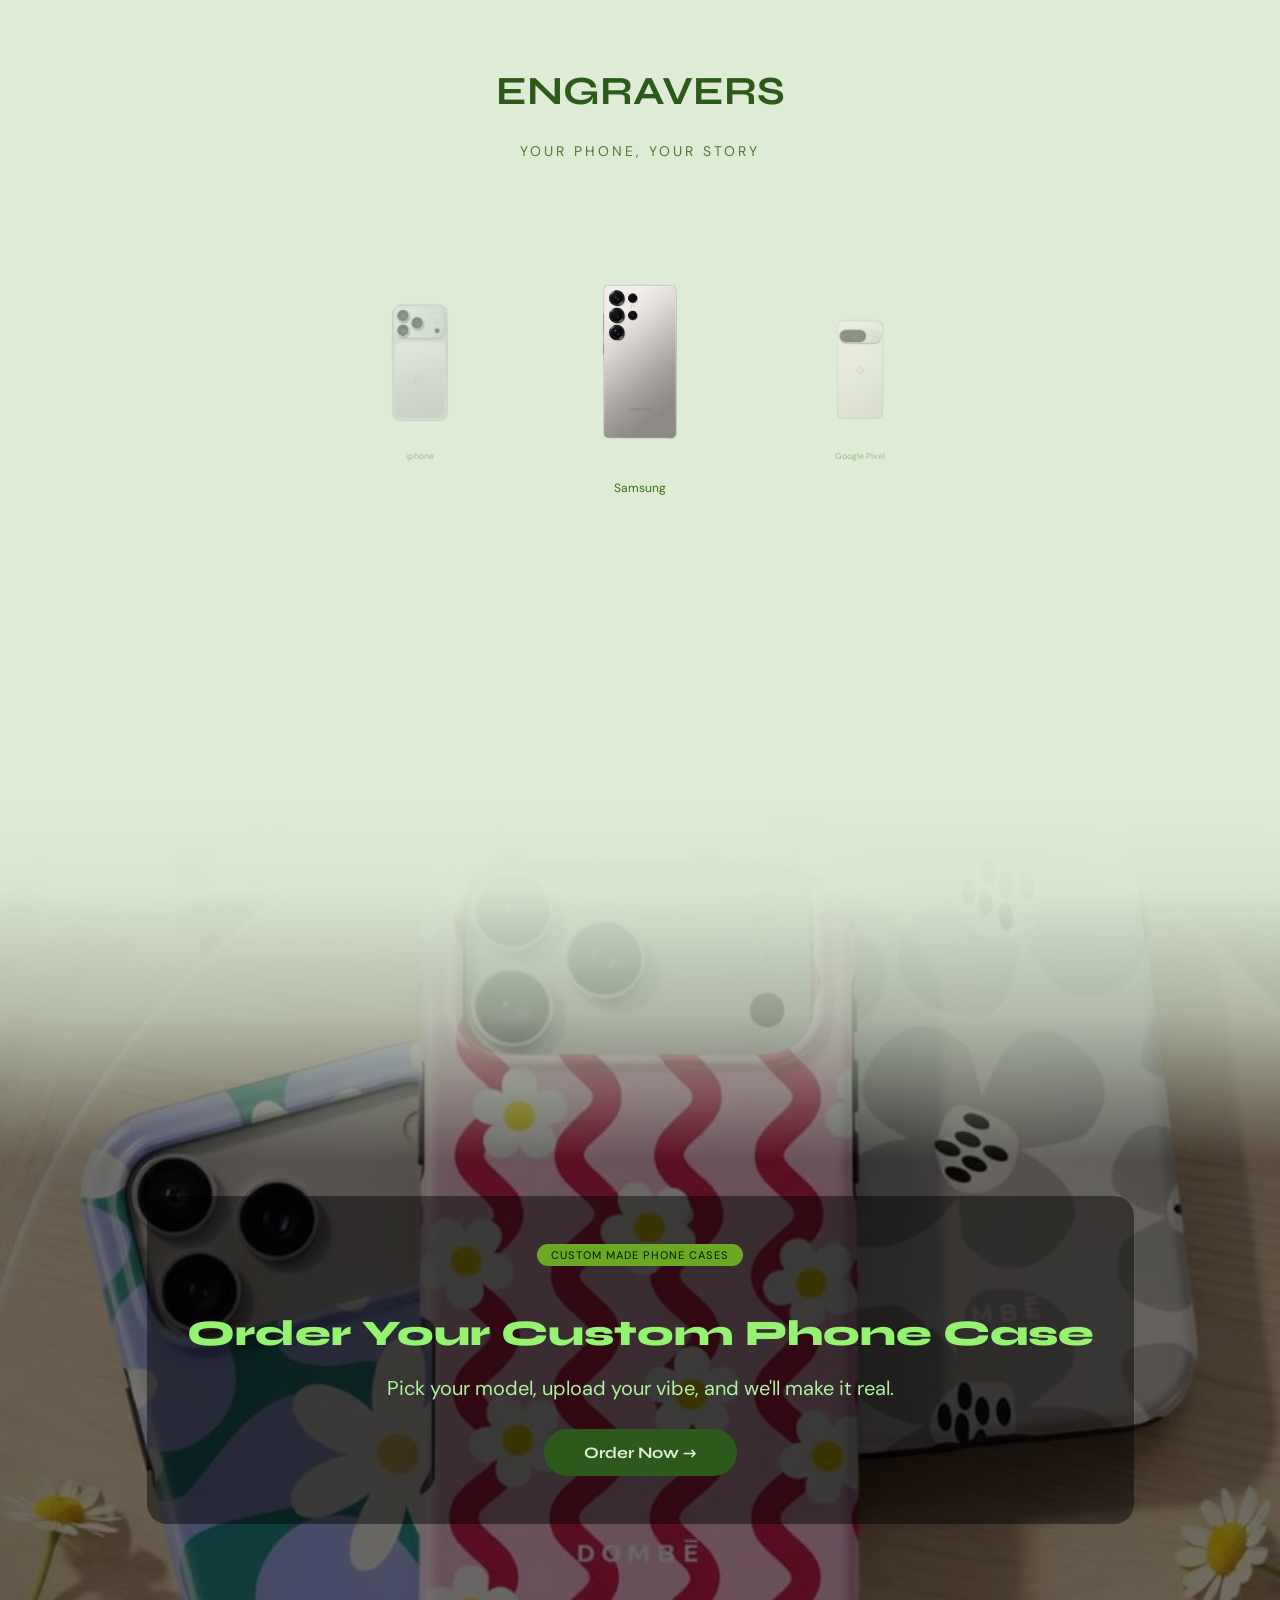
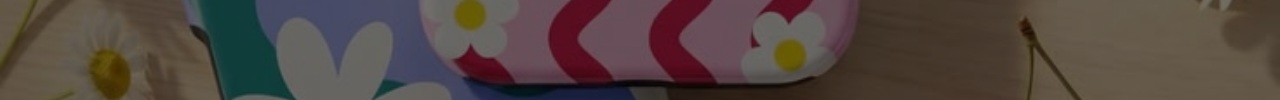
==== index.html @ 3c9bbb90 "Initial commit" ====
<!DOCTYPE html>
<html lang="en" style="color-scheme: light;">
<head>
    <meta charset="UTF-8">
    <meta name="viewport" content="width=device-width, initial-scale=1.0">
    <title>ENGRAVERS</title>
    <link rel="stylesheet" href="https://fonts.googleapis.com/css2?family=Syne:wght@700;800&family=DM+Sans:wght@400;500&display=swap">
    <meta name="color-scheme" content="light only">
    <link rel="stylesheet" href="style.css">
</head>
<body>
  <div class="hero">
    <h1>ENGRAVERS</h1>
    <P>Your Phone, Your Story</P>
    <div class="carousel">
        <div class="case-wrap left">
            <img class="phone-case" src="images/iphone.png" alt="iPhone case" />
            <span class="case-label">iphone</span>
        </div>
        <div class="case-wrap active">
            <img class="phone-case" src="images/samsung.png" alt="Samsung" />
            <span class="case-label">Samsung</span>
        </div>
        <div class="case-wrap right">
            <img class="phone-case" src="images/gpixel.png" alt="Google Pixel" />
            <span class="case-label">Google Pixel</span>
        </div>
    </div>
  </div>

  <div class="order-section">
    <div class="order-content">
      <div class="order-tag"> custom made phone cases</div>
      <h2>Order Your Custom Phone Case</h2>
      <p>Pick your model, upload your vibe, and we'll make it real.</p>
      <button class="order-btn">Order Now →</button>
    </div>
  </div>  
</body>
<script src="script.js"</script>
</html>
---- style.css ----
body {
            margin: 0;
            padding: 0;
            min-height: 100%;
            background-color: #deecd6 !important;
            forced-color-adjust: none;
        }
        body {
            font-family: Arial, Sans-serif;
        }
        .hero {
            background-color: #deecd6 !important;
            min-height: 100vh;
            padding: 40px 24px;
            text-align: center;
            overflow: hidden;
        }
        .hero h1 {
            font-size: 40px;
            color: #2d5a1b; 
            font-family: 'Syne' , sans-serif;
        }
        .hero p {
            font-size: 14px;
            color: #4a7c35;
            text-transform: uppercase;
            letter-spacing: 3px;
            font-family: 'DM Sans' , sans-serif;
        }
        .carousel {
            position:relative;
            height: 380px;
            display: flex;
            align-items: center;
            justify-content: center;
            margin-top: 24px;
        }
        .case-wrap {
            position: absolute;
            display: flex;
            flex-direction: column;
            align-items: center;
            gap: 8px;
            transition: all 0.55s ease;
        }
        .case-wrap.active {
            transform: translateX(0) scale(1);
            opacity: 1;
            z-index: 3;
        }
        .case-wrap.left {
            transform: translateX(-220px) scale(0.72) ;
            opacity: 0.4;
            z-index: 2 ;
        }
        .case-wrap.right {
            transform: translateX(220px) scale(0.72) ;
            opacity: 0.4;
            z-index: 2;
        }
        .case-wrap.hidden {
            transform: scale(0.4) ;
            opacity: 0;
            z-index: 1;
        }
        .phone-case {
            width: 140px;
            height: 220px;
            object-fit: contain;
        }
        .case-label {
            font-family: 'DM Sans' , sans-serif ;
            font-size: 12px ;
            color: #3B6D11;
        }
.order-section {
  background-image: linear-gradient(rgba(0,0,0,0.55), rgba(0,0,0,0.55)), url('images/phonecase.jpg');
  background-size: cover;
  background-repeat: no-repeat;
  background-position: center;
  min-height: 100vh;
  display: flex;
  align-items: center;
  justify-content: center;
  text-align: center;
  position: relative;
  overflow: hidden;
  margin-top: -180px;
  padding: 300px 24px 80px;
  box-sizing: border-box;
}
.order-section::before {
  content: "";
  position: absolute;
  top: 0;
  left: 0;
  right: 0;
  height: 360px;
  background: linear-gradient(
    to bottom,
    #deecd6 0%,
    rgba(222, 236, 214, 0.95) 25%,
    rgba(222, 236, 214, 0.65) 60%,
    rgba(222, 236, 214, 0) 100%
  );
  z-index: 1;
  pointer-events: none;
}
.order-content {
  background-color: rgba(0, 0, 0, 0.45);
  padding: 48px 40px;
  border-radius: 20px;
  position: relative;
  z-index: 2;
}

.order-tag {
  display: inline-block;
  background-color: #6ca824;
  color: #112d03;
  font-family: 'DM Sans', sans-serif;
  font-size: 11px;
  font-weight: 500;
  padding: 4px 14px;
  border-radius: 100px;
  letter-spacing: 1px;
  text-transform: uppercase;
  margin-bottom: 16px;
}

.order-section h2 {
  font-family: 'Syne', sans-serif;
  font-size: 36px;
  font-weight: 800;
  color: #95f371;
  margin-bottom: 12px;
}

.order-section p {
  font-family: 'DM Sans', sans-serif;
  font-size: 20px;
  color: hwb(107 61% 6%);
  margin-bottom: 28px;
}

.order-btn {
  display: inline-block;
  padding: 14px 40px;
  background-color: #2d5a1b;
  color: #deecd6;
  border: none;
  border-radius: 100px;
  font-family: 'Syne', sans-serif;
  font-size: 16px;
  font-weight: 700;
  cursor: pointer;
}

.order-btn:hover {
  background-color: #1a3d08;
}
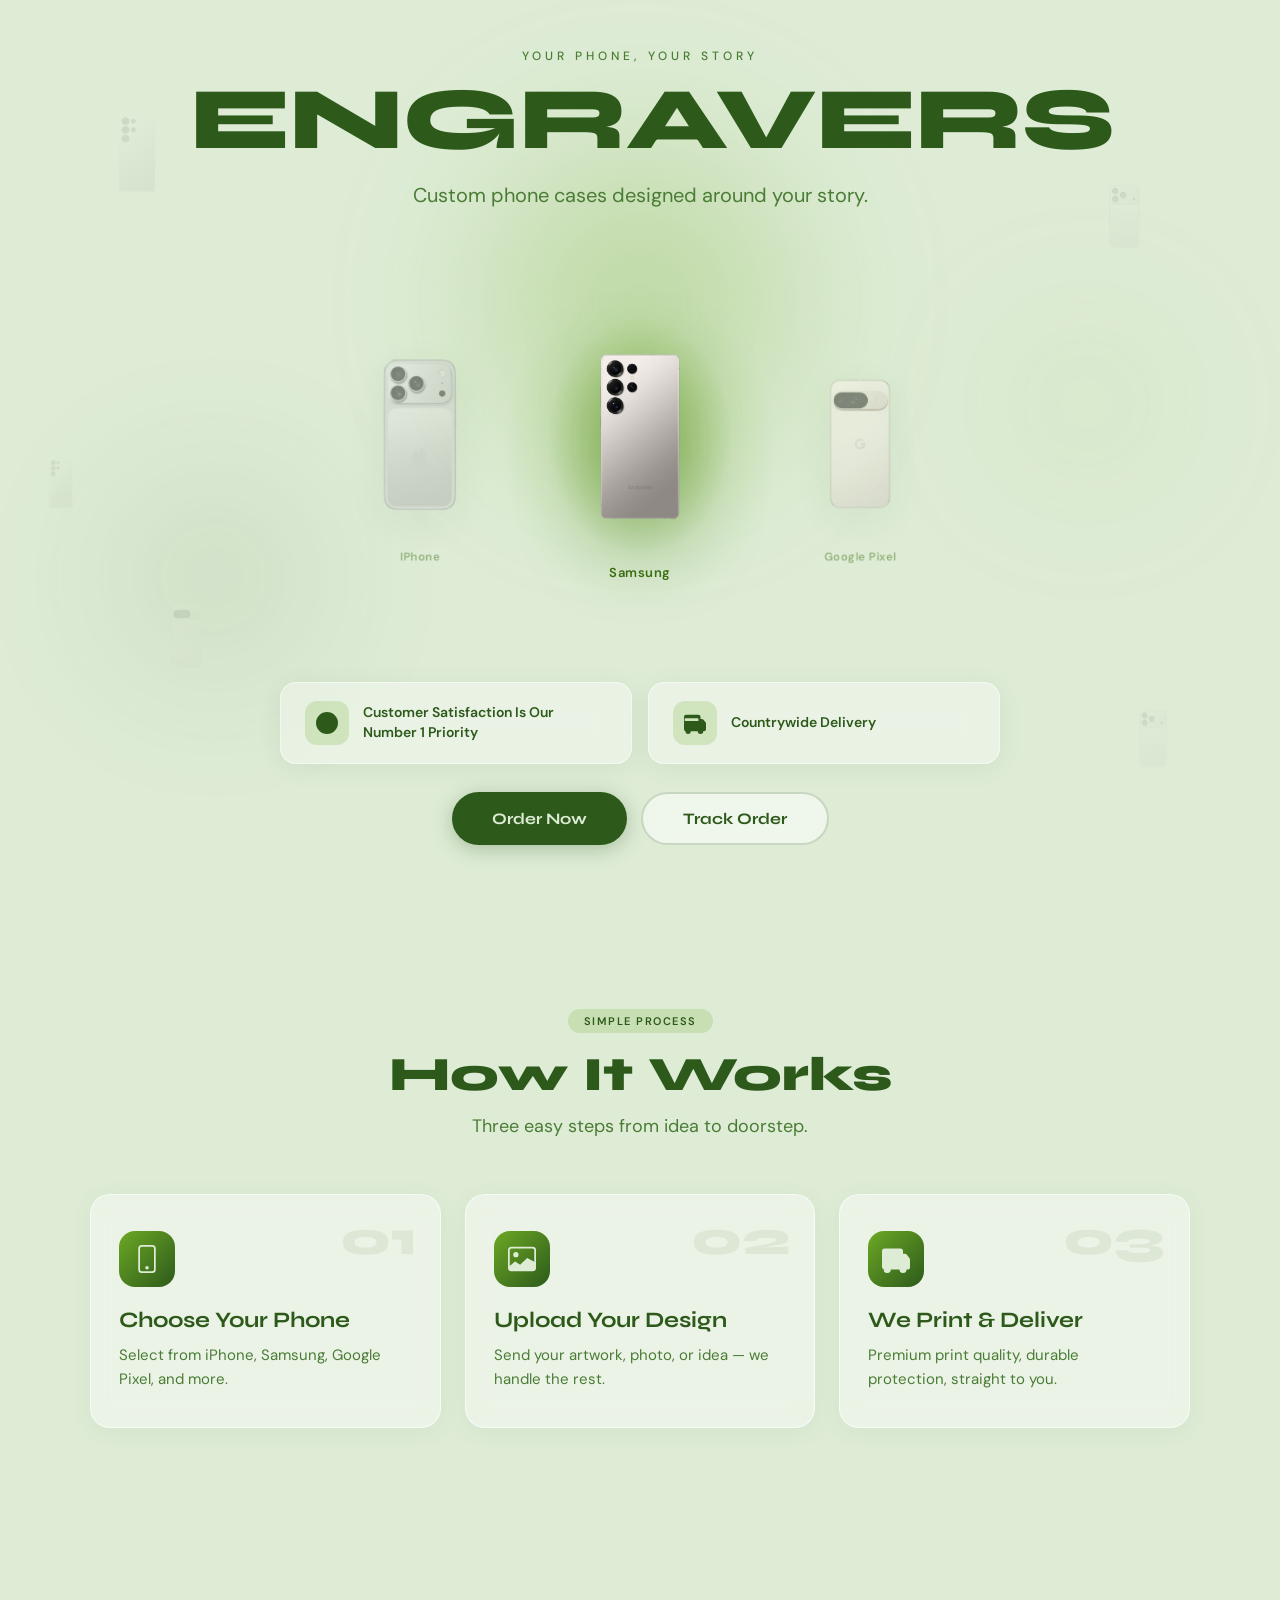
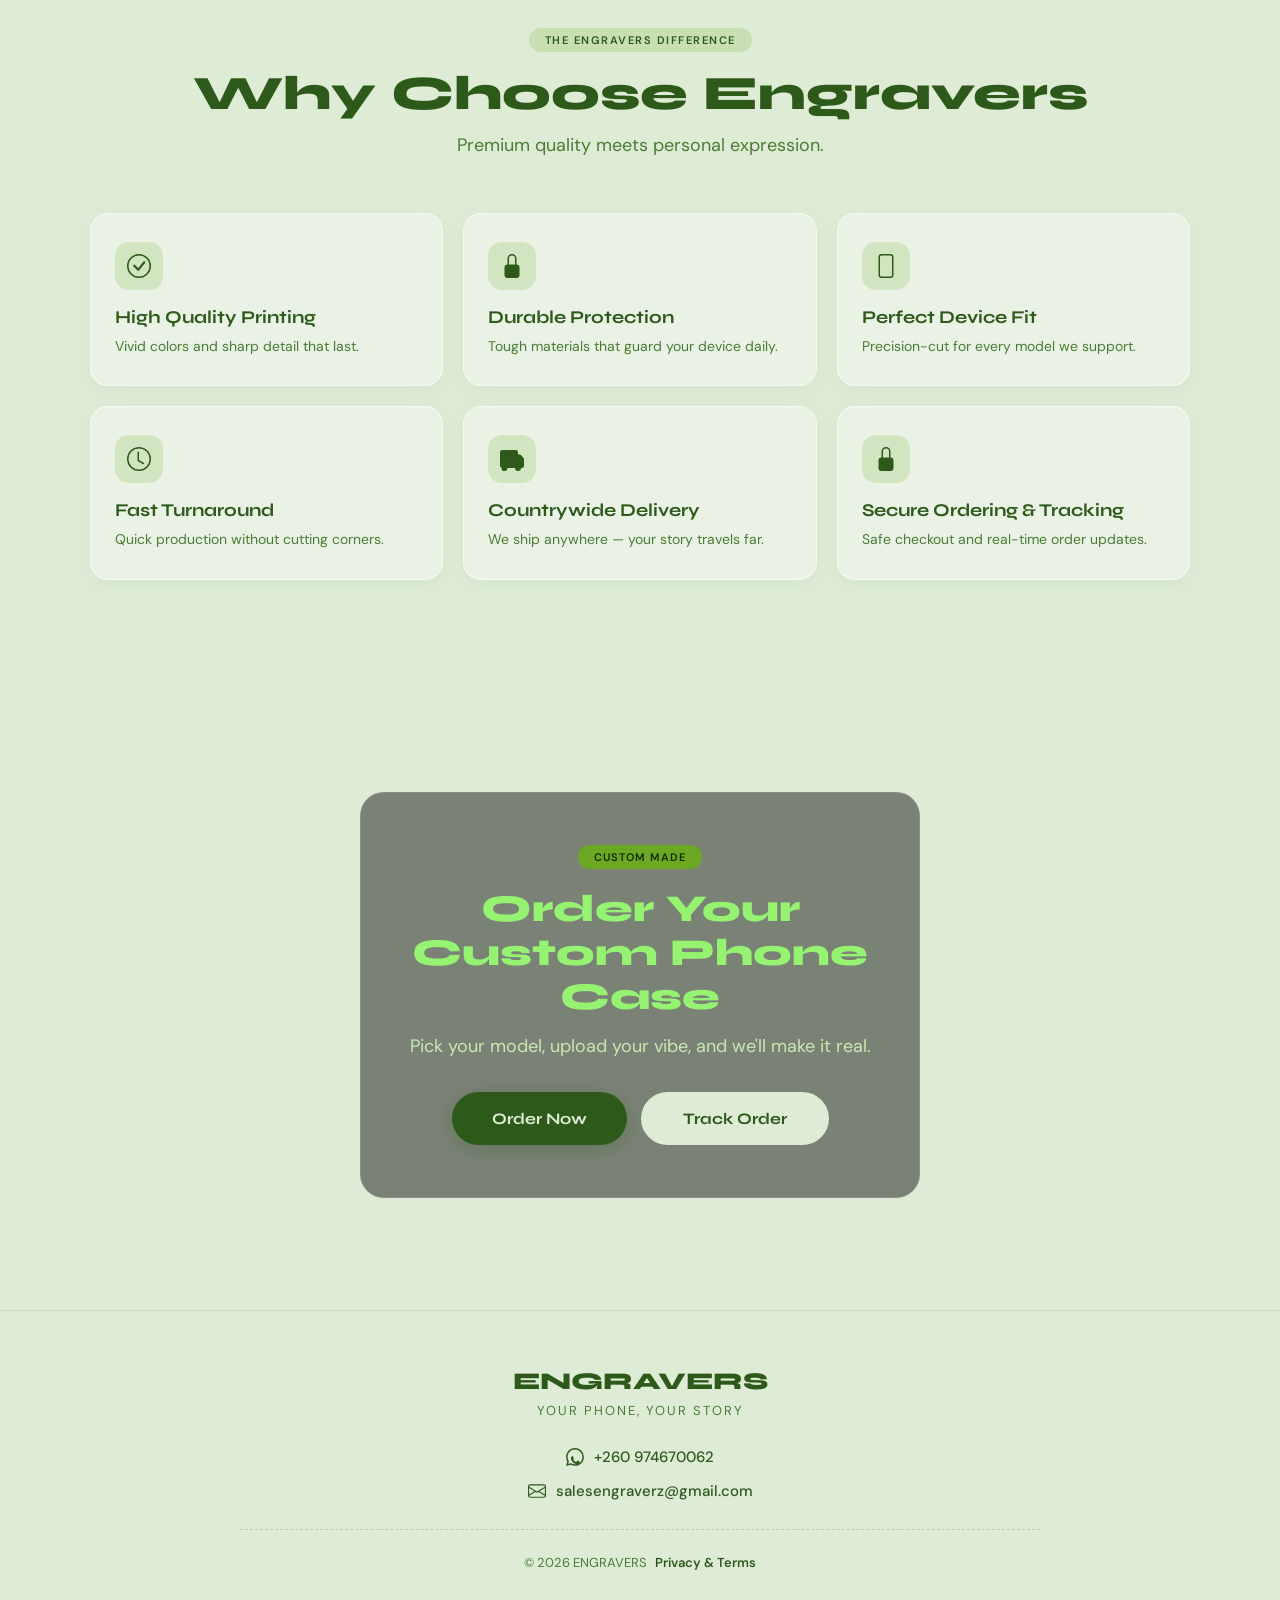
==== commit 0e9752c5: "first commit" ====
--- a/index.html
+++ b/index.html
@@ -1,41 +1,274 @@
 <!DOCTYPE html>
 <html lang="en" style="color-scheme: light;">
+
 <head>
     <meta charset="UTF-8">
     <meta name="viewport" content="width=device-width, initial-scale=1.0">
     <title>ENGRAVERS</title>
-    <link rel="stylesheet" href="https://fonts.googleapis.com/css2?family=Syne:wght@700;800&family=DM+Sans:wght@400;500&display=swap">
     <meta name="color-scheme" content="light only">
+    <meta name="description" content="ENGRAVERS — Custom phone cases designed around your story.">
+    <link rel="preconnect" href="https://fonts.googleapis.com">
+    <link rel="preconnect" href="https://fonts.gstatic.com" crossorigin>
+    <link
+        href="https://fonts.googleapis.com/css2?family=DM+Sans:ital,opsz,wght@0,9..40,400;0,9..40,500;0,9..40,600;0,9..40,700&family=Syne:wght@400;600;700;800&display=swap"
+        rel="stylesheet">
     <link rel="stylesheet" href="style.css">
 </head>
+
 <body>
-  <div class="hero">
-    <h1>ENGRAVERS</h1>
-    <P>Your Phone, Your Story</P>
-    <div class="carousel">
-        <div class="case-wrap left">
-            <img class="phone-case" src="images/iphone.png" alt="iPhone case" />
-            <span class="case-label">iphone</span>
-        </div>
-        <div class="case-wrap active">
-            <img class="phone-case" src="images/samsung.png" alt="Samsung" />
-            <span class="case-label">Samsung</span>
-        </div>
-        <div class="case-wrap right">
-            <img class="phone-case" src="images/gpixel.png" alt="Google Pixel" />
-            <span class="case-label">Google Pixel</span>
-        </div>
-    </div>
-  </div>
-
-  <div class="order-section">
-    <div class="order-content">
-      <div class="order-tag"> custom made phone cases</div>
-      <h2>Order Your Custom Phone Case</h2>
-      <p>Pick your model, upload your vibe, and we'll make it real.</p>
-      <button class="order-btn">Order Now →</button>
-    </div>
-  </div>  
+
+    <section class="hero" id="hero">
+        <div class="hero-bg" aria-hidden="true">
+            <div class="gradient-glow gradient-glow--1"></div>
+            <div class="gradient-glow gradient-glow--2"></div>
+            <div class="gradient-glow gradient-glow--3"></div>
+            <div class="particles" id="particles"></div>
+            <div class="floating-cases">
+                <img class="floating-case floating-case--1" src="images/samsung.png" alt="">
+                <img class="floating-case floating-case--2" src="images/iphone.png" alt="">
+                <img class="floating-case floating-case--3" src="images/gpixel.png" alt="">
+                <img class="floating-case floating-case--4" src="images/iphone.png" alt="">
+                <img class="floating-case floating-case--5" src="images/samsung.png" alt="">
+            </div>
+        </div>
+
+        <div class="hero-inner">
+            <header class="hero-header reveal">
+                <p class="hero-tagline">Your Phone, Your Story</p>
+                <h1 class="hero-title">ENGRAVERS</h1>
+                <p class="hero-subtitle">Custom phone cases designed around your story.</p>
+            </header>
+
+            <div class="carousel-wrap reveal reveal-delay-1">
+                <div class="carousel-glow" aria-hidden="true"></div>
+                <div class="carousel">
+                    <div class="case-wrap left">
+                        <div class="case-halo"></div>
+                        <img class="phone-case" src="images/iphone.png" alt="iPhone case">
+                        <span class="case-label">iPhone</span>
+                    </div>
+                    <div class="case-wrap active">
+                        <div class="case-halo"></div>
+                        <img class="phone-case" src="images/samsung.png" alt="Samsung case">
+                        <span class="case-label">Samsung</span>
+                    </div>
+                    <div class="case-wrap right">
+                        <div class="case-halo"></div>
+                        <img class="phone-case" src="images/gpixel.png" alt="Google Pixel case">
+                        <span class="case-label">Google Pixel</span>
+                    </div>
+                </div>
+            </div>
+
+            <div class="stats-bar reveal reveal-delay-2">
+                <div class="stat-card">
+                    <div class="stat-icon">
+                        <svg xmlns="http://www.w3.org/2000/svg" width="22" height="22" fill="currentColor"
+                            viewBox="0 0 16 16" aria-hidden="true">
+                            <path
+                                d="M8 16A8 8 0 1 0 8 0a8 8 0 0 0 0 16m3.5-7.813V4.396A.5.5 0 0 0 10.5 4h-5a.5.5 0 0 0-.5.5v3.791Q6 8 8 8q1.875 0 3.5-.813" />
+                        </svg>
+                    </div>
+                    <p>Customer Satisfaction Is Our Number 1 Priority</p>
+                </div>
+                <div class="stat-card">
+                    <div class="stat-icon">
+                        <svg xmlns="http://www.w3.org/2000/svg" width="22" height="22" fill="currentColor"
+                            viewBox="0 0 16 16" aria-hidden="true">
+                            <path
+                                d="M0 3.5A1.5 1.5 0 0 1 1.5 2h9A1.5 1.5 0 0 1 12 3.5V5h1.02a1.5 1.5 0 0 1 1.17.563l1.481 1.85a1.5 1.5 0 0 1 .329.938V12.5a1.5 1.5 0 0 1-1.5 1.5H14a2 2 0 1 1-4 0H5a2 2 0 1 1-3.998-.085A1.5 1.5 0 0 1 0 12.5zm11.5 3h-1v-1.5a.5.5 0 0 0-.5-.5h-9a.5.5 0 0 0-.5.5V6.5h11z" />
+                        </svg>
+                    </div>
+                    <p>Countrywide Delivery</p>
+                </div>
+            </div>
+
+            <div class="hero-cta reveal reveal-delay-3">
+                <a href="order.html" class="order-btn order-btn--primary text-decoration-none"><span>Order
+                        Now</span></a>
+                <a href="track.php" class="order-btn order-btn--secondary text-decoration-none"><span>Track
+                        Order</span></a>
+            </div>
+        </div>
+    </section>
+
+    <section class="section how-it-works" id="how-it-works">
+        <div class="section-inner">
+            <div class="section-header reveal">
+                <span class="section-tag">Simple Process</span>
+                <h2>How It Works</h2>
+                <p>Three easy steps from idea to doorstep.</p>
+            </div>
+            <div class="steps-grid">
+                <article class="step-card reveal">
+                    <div class="step-icon">
+                        <svg xmlns="http://www.w3.org/2000/svg" width="28" height="28" fill="currentColor"
+                            viewBox="0 0 16 16" aria-hidden="true">
+                            <path
+                                d="M11 1a1 1 0 0 1 1 1v12a1 1 0 0 1-1 1H5a1 1 0 0 1-1-1V2a1 1 0 0 1 1-1zM5 0a2 2 0 0 0-2 2v12a2 2 0 0 0 2 2h6a2 2 0 0 0 2-2V2a2 2 0 0 0-2-2z" />
+                            <path d="M8 14a1 1 0 1 0 0-2 1 1 0 0 0 0 2" />
+                        </svg>
+                    </div>
+                    <span class="step-number">01</span>
+                    <h3>Choose Your Phone</h3>
+                    <p>Select from iPhone, Samsung, Google Pixel, and more.</p>
+                </article>
+                <article class="step-card reveal reveal-delay-1">
+                    <div class="step-icon">
+                        <svg xmlns="http://www.w3.org/2000/svg" width="28" height="28" fill="currentColor"
+                            viewBox="0 0 16 16" aria-hidden="true">
+                            <path d="M6.002 5.5a1.5 1.5 0 1 1-3 0 1.5 1.5 0 0 1 3 0" />
+                            <path
+                                d="M2.002 1a2 2 0 0 0-2 2v10a2 2 0 0 0 2 2h12a2 2 0 0 0 2-2V3a2 2 0 0 0-2-2zm12 1a1 1 0 0 1 1 1v6.5l-3.777-1.947a.5.5 0 0 0-.577.093l-3.71 3.71-2.66-1.772a.5.5 0 0 0-.63.062L1.002 12V3a1 1 0 0 1 1-1z" />
+                        </svg>
+                    </div>
+                    <span class="step-number">02</span>
+                    <h3>Upload Your Design</h3>
+                    <p>Send your artwork, photo, or idea — we handle the rest.</p>
+                </article>
+                <article class="step-card reveal reveal-delay-2">
+                    <div class="step-icon">
+                        <svg xmlns="http://www.w3.org/2000/svg" width="28" height="28" fill="currentColor"
+                            viewBox="0 0 16 16" aria-hidden="true">
+                            <path
+                                d="M0 3.5A1.5 1.5 0 0 1 1.5 2h9A1.5 1.5 0 0 1 12 3.5V5h1.02a1.5 1.5 0 0 1 1.17.563l1.481 1.85a1.5 1.5 0 0 1 .329.938V12.5a1.5 1.5 0 0 1-1.5 1.5H14a2 2 0 1 1-4 0H5a2 2 0 1 1-3.998-.085A1.5 1.5 0 0 1 0 12.5z" />
+                        </svg>
+                    </div>
+                    <span class="step-number">03</span>
+                    <h3>We Print &amp; Deliver</h3>
+                    <p>Premium print quality, durable protection, straight to you.</p>
+                </article>
+            </div>
+        </div>
+    </section>
+
+    <section class="section why-choose" id="why-choose">
+        <div class="section-inner">
+            <div class="section-header reveal">
+                <span class="section-tag">The Engravers Difference</span>
+                <h2>Why Choose Engravers</h2>
+                <p>Premium quality meets personal expression.</p>
+            </div>
+            <div class="features-grid">
+                <article class="feature-card reveal">
+                    <div class="feature-icon">
+                        <svg xmlns="http://www.w3.org/2000/svg" width="24" height="24" fill="currentColor"
+                            viewBox="0 0 16 16" aria-hidden="true">
+                            <path d="M8 15A7 7 0 1 1 8 1a7 7 0 0 1 0 14m0 1A8 8 0 1 0 8 0a8 8 0 0 0 0 16" />
+                            <path
+                                d="M10.97 4.97a.235.235 0 0 0-.02.022L7.477 9.417 5.384 7.323a.75.75 0 0 0-1.06 1.06L6.97 11.03a.75.75 0 0 0 1.079-.02l3.992-4.99a.75.75 0 0 0-1.071-1.05" />
+                        </svg>
+                    </div>
+                    <h3>High Quality Printing</h3>
+                    <p>Vivid colors and sharp detail that last.</p>
+                </article>
+                <article class="feature-card reveal reveal-delay-1">
+                    <div class="feature-icon">
+                        <svg xmlns="http://www.w3.org/2000/svg" width="24" height="24" fill="currentColor"
+                            viewBox="0 0 16 16" aria-hidden="true">
+                            <path
+                                d="M8 1a2 2 0 0 1 2 2v4H6V3a2 2 0 0 1 2-2m3 6V3a3 3 0 0 0-6 0v4a2 2 0 0 0-2 2v5a2 2 0 0 0 2 2h6a2 2 0 0 0 2-2V9a2 2 0 0 0-2-2" />
+                        </svg>
+                    </div>
+                    <h3>Durable Protection</h3>
+                    <p>Tough materials that guard your device daily.</p>
+                </article>
+                <article class="feature-card reveal reveal-delay-2">
+                    <div class="feature-icon">
+                        <svg xmlns="http://www.w3.org/2000/svg" width="24" height="24" fill="currentColor"
+                            viewBox="0 0 16 16" aria-hidden="true">
+                            <path
+                                d="M11 1a1 1 0 0 1 1 1v12a1 1 0 0 1-1 1H5a1 1 0 0 1-1-1V2a1 1 0 0 1 1-1zM5 0a2 2 0 0 0-2 2v12a2 2 0 0 0 2 2h6a2 2 0 0 0 2-2V2a2 2 0 0 0-2-2z" />
+                        </svg>
+                    </div>
+                    <h3>Perfect Device Fit</h3>
+                    <p>Precision-cut for every model we support.</p>
+                </article>
+                <article class="feature-card reveal">
+                    <div class="feature-icon">
+                        <svg xmlns="http://www.w3.org/2000/svg" width="24" height="24" fill="currentColor"
+                            viewBox="0 0 16 16" aria-hidden="true">
+                            <path d="M8 3.5a.5.5 0 0 0-1 0V9a.5.5 0 0 0 .252.434l3.5 2a.5.5 0 0 0 .496-.868L8 8.71z" />
+                            <path d="M8 16A8 8 0 1 0 8 0a8 8 0 0 0 0 16m7-8A7 7 0 1 1 1 8a7 7 0 0 1 14 0" />
+                        </svg>
+                    </div>
+                    <h3>Fast Turnaround</h3>
+                    <p>Quick production without cutting corners.</p>
+                </article>
+                <article class="feature-card reveal reveal-delay-1">
+                    <div class="feature-icon">
+                        <svg xmlns="http://www.w3.org/2000/svg" width="24" height="24" fill="currentColor"
+                            viewBox="0 0 16 16" aria-hidden="true">
+                            <path
+                                d="M0 3.5A1.5 1.5 0 0 1 1.5 2h9A1.5 1.5 0 0 1 12 3.5V5h1.02a1.5 1.5 0 0 1 1.17.563l1.481 1.85a1.5 1.5 0 0 1 .329.938V12.5a1.5 1.5 0 0 1-1.5 1.5H14a2 2 0 1 1-4 0H5a2 2 0 1 1-3.998-.085A1.5 1.5 0 0 1 0 12.5z" />
+                        </svg>
+                    </div>
+                    <h3>Countrywide Delivery</h3>
+                    <p>We ship anywhere — your story travels far.</p>
+                </article>
+                <article class="feature-card reveal reveal-delay-2">
+                    <div class="feature-icon">
+                        <svg xmlns="http://www.w3.org/2000/svg" width="24" height="24" fill="currentColor"
+                            viewBox="0 0 16 16" aria-hidden="true">
+                            <path
+                                d="M8 1a2 2 0 0 1 2 2v4H6V3a2 2 0 0 1 2-2m3 6V3a3 3 0 0 0-6 0v4a2 2 0 0 0-2 2v5a2 2 0 0 0 2 2h6a2 2 0 0 0 2-2V9a2 2 0 0 0-2-2" />
+                            <path
+                                d="M9.5 12.5a.5.5 0 0 1 .5.5v1a.5.5 0 0 1-.5.5h-3a.5.5 0 0 1-.5-.5v-1a.5.5 0 0 1 .5-.5h3z" />
+                        </svg>
+                    </div>
+                    <h3>Secure Ordering &amp; Tracking</h3>
+                    <p>Safe checkout and real-time order updates.</p>
+                </article>
+            </div>
+        </div>
+    </section>
+
+    <section class="order-section" id="order">
+        <div class="order-content reveal">
+            <div class="order-tag">custom made</div>
+            <h2>Order Your Custom Phone Case</h2>
+            <p>Pick your model, upload your vibe, and we'll make it real.</p>
+            <div class="order-actions">
+                <a href="order.html" class="order-btn order-btn--primary text-decoration-none"><span>Order
+                        Now</span></a>
+                <a href="track.php" class="order-btn order-btn--secondary text-decoration-none"><span>Track
+                        Order</span></a>
+            </div>
+        </div>
+    </section>
+
+    <footer class="site-footer">
+        <div class="footer-inner">
+            <div class="footer-brand">
+                <h3>ENGRAVERS</h3>
+                <p>Your Phone, Your Story</p>
+            </div>
+            <div class="footer-contact">
+                <a href="https://wa.me" target="_blank" rel="noopener noreferrer" class="footer-link">
+                    <svg xmlns="http://www.w3.org/2000/svg" width="18" height="18" fill="currentColor"
+                        viewBox="0 0 16 16" aria-hidden="true">
+                        <path
+                            d="M13.601 2.326A7.85 7.85 0 0 0 7.994 0C3.627 0 .068 3.558.064 7.926c0 1.399.366 2.76 1.057 3.965L0 16l4.204-1.102a7.9 7.9 0 0 0 3.79.965h.004c4.368 0 7.926-3.558 7.93-7.93A7.9 7.9 0 0 0 13.6 2.326zM7.994 14.521a6.6 6.6 0 0 1-3.356-.92l-.24-.144-2.494.654.666-2.433-.156-.251a6.56 6.56 0 0 1-1.007-3.505c0-3.626 2.957-6.584 6.591-6.584a6.56 6.56 0 0 1 4.66 1.931 6.56 6.56 0 0 1 1.928 4.66c-.004 3.639-2.961 6.592-6.592 6.592m3.69-2.686c-.195-.097-1.155-.57-1.336-.636-.181-.066-.313-.097-.446.1-.133.197-.513.636-.63 1.155-.181.066-.362.032-.557-.066-1.171-.588-1.928-1.4-2.197-1.87-.097-.17-.01-.263.076-.349.076-.078.166-.195.249-.293.082-.1.11-.166.166-.332.055-.166.027-.313-.014-.395-.04-.082-.446-1.077-.612-1.47-.16-.389-.323-.335-.445-.34-.114-.007-.247-.007-.38-.007a.73.73 0 0 0-.529.247c-.182.198-.691.677-.691 1.654s.71 1.916.81 2.049c.098.133 1.394 2.132 3.383 2.992.47.205.84.326 1.129.418.475.152.904.129 1.246.08.38-.058 1.155-.472 1.316-.928.16-.457.16-.849.113-.927-.048-.078-.182-.125-.377-.221" />
+                    </svg>
+                    <span>+260 974670062</span>
+                </a>
+                <a href="mailto:salesengraverz@gmail.com" class="footer-link">
+                    <svg xmlns="http://www.w3.org/2000/svg" width="18" height="18" fill="currentColor"
+                        viewBox="0 0 16 16" aria-hidden="true">
+                        <path
+                            d="M0 4a2 2 0 0 1 2-2h12a2 2 0 0 1 2 2v8a2 2 0 0 1-2 2H2a2 2 0 0 1-2-2zm2-1a1 1 0 0 0-1 1v.217l7 4.2 7-4.2V4a1 1 0 0 0-1-1zm13 2.383-4.708 2.825L15 11.105zm-.034 6.876-5.64-3.471L8 9.583l-1.326-.795-5.64 3.47A1 1 0 0 0 2 13h12a1 1 0 0 0 .966-.741zM1 11.105l4.708-2.897L1 5.383z" />
+                    </svg>
+                    <span>salesengraverz@gmail.com</span>
+                </a>
+            </div>
+            <div class="footer-bottom">
+                <p>&copy; 2026 ENGRAVERS</p>
+                <a href="privacy.php" class="footer-policy">Privacy &amp; Terms</a>
+            </div>
+        </div>
+    </footer>
+
+    <script src="script.js"></script>
 </body>
-<script src="script.js"</script>
-</html>
+
+</html>
--- a/style.css
+++ b/style.css
@@ -1,161 +1,942 @@
- body {
-            margin: 0;
-            padding: 0;
-            min-height: 100%;
-            background-color: #deecd6 !important;
-            forced-color-adjust: none;
-        }
-        body {
-            font-family: Arial, Sans-serif;
-        }
-        .hero {
-            background-color: #deecd6 !important;
-            min-height: 100vh;
-            padding: 40px 24px;
-            text-align: center;
-            overflow: hidden;
-        }
-        .hero h1 {
-            font-size: 40px;
-            color: #2d5a1b; 
-            font-family: 'Syne' , sans-serif;
-        }
-        .hero p {
-            font-size: 14px;
-            color: #4a7c35;
-            text-transform: uppercase;
-            letter-spacing: 3px;
-            font-family: 'DM Sans' , sans-serif;
-        }
-        .carousel {
-            position:relative;
-            height: 380px;
-            display: flex;
-            align-items: center;
-            justify-content: center;
-            margin-top: 24px;
-        }
-        .case-wrap {
-            position: absolute;
-            display: flex;
-            flex-direction: column;
-            align-items: center;
-            gap: 8px;
-            transition: all 0.55s ease;
-        }
-        .case-wrap.active {
-            transform: translateX(0) scale(1);
-            opacity: 1;
-            z-index: 3;
-        }
-        .case-wrap.left {
-            transform: translateX(-220px) scale(0.72) ;
-            opacity: 0.4;
-            z-index: 2 ;
-        }
-        .case-wrap.right {
-            transform: translateX(220px) scale(0.72) ;
-            opacity: 0.4;
-            z-index: 2;
-        }
-        .case-wrap.hidden {
-            transform: scale(0.4) ;
-            opacity: 0;
-            z-index: 1;
-        }
-        .phone-case {
-            width: 140px;
-            height: 220px;
-            object-fit: contain;
-        }
-        .case-label {
-            font-family: 'DM Sans' , sans-serif ;
-            font-size: 12px ;
-            color: #3B6D11;
-        }
+/* =============================================
+   ENGRAVERS — Premium Landing Page Styles
+   Brand: #2d5a1b | #deecd6 | #6ca824
+   ============================================= */
+
+*,
+*::before,
+*::after {
+    box-sizing: border-box;
+}
+
+html {
+    scroll-behavior: smooth;
+}
+
+body {
+    margin: 0;
+    padding: 0;
+    min-height: 100%;
+    background-color: #deecd6;
+    color: #2d5a1b;
+    font-family: 'DM Sans', sans-serif;
+    forced-color-adjust: none;
+    overflow-x: hidden;
+    -webkit-font-smoothing: antialiased;
+}
+
+img {
+    max-width: 100%;
+    display: block;
+}
+
+.text-decoration-none {
+    text-decoration: none;
+}
+
+/* ─── Hero ─── */
+.hero {
+    position: relative;
+    min-height: 100vh;
+    min-height: 100dvh;
+    display: flex;
+    align-items: center;
+    justify-content: center;
+    background-color: #deecd6;
+    overflow: hidden;
+    padding: 48px 24px 64px;
+}
+
+.hero-bg {
+    position: absolute;
+    inset: 0;
+    pointer-events: none;
+    z-index: 0;
+}
+
+.gradient-glow {
+    position: absolute;
+    border-radius: 50%;
+    filter: blur(80px);
+    opacity: 0.45;
+    animation: blobFloat 12s ease-in-out infinite;
+}
+
+.gradient-glow--1 {
+    width: 420px;
+    height: 420px;
+    background: radial-gradient(circle, #6ca824 0%, transparent 70%);
+    top: 10%;
+    left: 50%;
+    transform: translateX(-50%);
+}
+
+.gradient-glow--2 {
+    width: 300px;
+    height: 300px;
+    background: radial-gradient(circle, rgba(45, 90, 27, 0.35) 0%, transparent 70%);
+    bottom: 20%;
+    left: 5%;
+    animation-delay: -4s;
+}
+
+.gradient-glow--3 {
+    width: 260px;
+    height: 260px;
+    background: radial-gradient(circle, rgba(108, 168, 36, 0.3) 0%, transparent 70%);
+    top: 30%;
+    right: 5%;
+    animation-delay: -8s;
+}
+
+@keyframes blobFloat {
+
+    0%,
+    100% {
+        transform: translate(0, 0) scale(1);
+    }
+
+    33% {
+        transform: translate(20px, -30px) scale(1.05);
+    }
+
+    66% {
+        transform: translate(-15px, 20px) scale(0.95);
+    }
+}
+
+.particles {
+    position: absolute;
+    inset: 0;
+}
+
+.particle {
+    position: absolute;
+    border-radius: 50%;
+    opacity: 0;
+    animation: particleDrift linear infinite;
+}
+
+@keyframes particleDrift {
+    0% {
+        opacity: 0;
+        transform: translateY(0) scale(0.5);
+    }
+
+    10% {
+        opacity: 0.6;
+    }
+
+    90% {
+        opacity: 0.3;
+    }
+
+    100% {
+        opacity: 0;
+        transform: translateY(-100vh) scale(1);
+    }
+}
+
+.floating-cases {
+    position: absolute;
+    inset: 0;
+}
+
+.floating-case {
+    position: absolute;
+    width: 60px;
+    height: auto;
+    opacity: 0.08;
+    filter: blur(0.5px);
+    animation: caseFloat 8s ease-in-out infinite;
+}
+
+.floating-case--1 {
+    top: 12%;
+    left: 8%;
+    animation-delay: 0s;
+    width: 70px;
+}
+
+.floating-case--2 {
+    top: 20%;
+    right: 10%;
+    animation-delay: -2s;
+    width: 55px;
+}
+
+.floating-case--3 {
+    bottom: 25%;
+    left: 12%;
+    animation-delay: -4s;
+    width: 65px;
+}
+
+.floating-case--4 {
+    bottom: 15%;
+    right: 8%;
+    animation-delay: -6s;
+    width: 50px;
+}
+
+.floating-case--5 {
+    top: 50%;
+    left: 3%;
+    animation-delay: -3s;
+    width: 45px;
+    opacity: 0.06;
+}
+
+@keyframes caseFloat {
+
+    0%,
+    100% {
+        transform: translateY(0) rotate(-5deg);
+    }
+
+    50% {
+        transform: translateY(-20px) rotate(5deg);
+    }
+}
+
+.hero-inner {
+    position: relative;
+    z-index: 1;
+    width: 100%;
+    max-width: 900px;
+    text-align: center;
+}
+
+.hero-tagline {
+    font-size: 12px;
+    color: #4a7c35;
+    text-transform: uppercase;
+    letter-spacing: 4px;
+    font-weight: 500;
+    margin: 0 0 12px;
+}
+
+.hero-title {
+    font-family: 'Syne', sans-serif;
+    font-size: clamp(48px, 10vw, 88px);
+    font-weight: 800;
+    color: #2d5a1b;
+    margin: 0 0 16px;
+    line-height: 1;
+    letter-spacing: -1px;
+}
+
+.hero-subtitle {
+    font-size: clamp(16px, 2.5vw, 20px);
+    color: #4a7c35;
+    margin: 0 0 40px;
+    font-weight: 400;
+    line-height: 1.5;
+}
+
+/* ─── Carousel ─── */
+.carousel-wrap {
+    position: relative;
+    margin: 0 auto;
+}
+
+.carousel-glow {
+    position: absolute;
+    top: 50%;
+    left: 50%;
+    width: 280px;
+    height: 320px;
+    transform: translate(-50%, -50%);
+    background: radial-gradient(ellipse, rgba(108, 168, 36, 0.35) 0%, rgba(108, 168, 36, 0.08) 50%, transparent 70%);
+    border-radius: 50%;
+    animation: glowPulse 3s ease-in-out infinite;
+    pointer-events: none;
+    z-index: 0;
+}
+
+@keyframes glowPulse {
+
+    0%,
+    100% {
+        opacity: 0.7;
+        transform: translate(-50%, -50%) scale(1);
+    }
+
+    50% {
+        opacity: 1;
+        transform: translate(-50%, -50%) scale(1.08);
+    }
+}
+
+.carousel {
+    position: relative;
+    height: 400px;
+    display: flex;
+    align-items: center;
+    justify-content: center;
+    z-index: 1;
+}
+
+.case-wrap {
+    position: absolute;
+    display: flex;
+    flex-direction: column;
+    align-items: center;
+    gap: 10px;
+    transition: transform 0.65s cubic-bezier(0.4, 0, 0.2, 1),
+        opacity 0.65s cubic-bezier(0.4, 0, 0.2, 1);
+    will-change: transform, opacity;
+}
+
+.case-halo {
+    position: absolute;
+    top: 50%;
+    left: 50%;
+    width: 200px;
+    height: 260px;
+    transform: translate(-50%, -55%);
+    border-radius: 28px;
+    background: radial-gradient(ellipse at center, rgba(108, 168, 36, 0.5) 0%, transparent 65%);
+    opacity: 0;
+    transition: opacity 0.65s ease;
+    pointer-events: none;
+    z-index: -1;
+}
+
+.case-wrap.active {
+    transform: translateX(0) scale(1);
+    opacity: 1;
+    z-index: 3;
+}
+
+.case-wrap.active .case-halo {
+    opacity: 1;
+    animation: haloRing 2.5s ease-in-out infinite;
+}
+
+@keyframes haloRing {
+
+    0%,
+    100% {
+        box-shadow: 0 0 30px rgba(108, 168, 36, 0.3);
+    }
+
+    50% {
+        box-shadow: 0 0 50px rgba(108, 168, 36, 0.55);
+    }
+}
+
+.case-wrap.left {
+    transform: translateX(-220px) scale(0.87);
+    opacity: 0.45;
+    z-index: 2;
+}
+
+.case-wrap.right {
+    transform: translateX(220px) scale(0.87);
+    opacity: 0.45;
+    z-index: 2;
+}
+
+.case-wrap.hidden {
+    transform: scale(0.5);
+    opacity: 0;
+    z-index: 1;
+}
+
+.phone-case {
+    width: 150px;
+    height: 235px;
+    object-fit: contain;
+    filter: drop-shadow(0 12px 24px rgba(45, 90, 27, 0.15));
+    transition: filter 0.65s ease;
+}
+
+.case-wrap.active .phone-case {
+    filter: drop-shadow(0 20px 40px rgba(45, 90, 27, 0.25));
+}
+
+.case-label {
+    font-family: 'DM Sans', sans-serif;
+    font-size: 13px;
+    font-weight: 600;
+    color: #3B6D11;
+    text-transform: capitalize;
+    letter-spacing: 0.5px;
+}
+
+/* ─── Stats Bar ─── */
+.stats-bar {
+    display: flex;
+    flex-wrap: wrap;
+    gap: 16px;
+    justify-content: center;
+    margin: 32px auto 28px;
+    max-width: 720px;
+}
+
+.stat-card {
+    flex: 1 1 280px;
+    display: flex;
+    align-items: center;
+    gap: 14px;
+    padding: 18px 24px;
+    background: rgba(255, 255, 255, 0.35);
+    backdrop-filter: blur(16px);
+    -webkit-backdrop-filter: blur(16px);
+    border: 1px solid rgba(255, 255, 255, 0.5);
+    border-radius: 16px;
+    box-shadow: 0 4px 24px rgba(45, 90, 27, 0.08);
+    text-align: left;
+}
+
+.stat-icon {
+    flex-shrink: 0;
+    width: 44px;
+    height: 44px;
+    display: flex;
+    align-items: center;
+    justify-content: center;
+    background: rgba(108, 168, 36, 0.2);
+    border-radius: 12px;
+    color: #2d5a1b;
+}
+
+.stat-card p {
+    margin: 0;
+    font-size: 14px;
+    font-weight: 600;
+    color: #2d5a1b;
+    line-height: 1.4;
+}
+
+/* ─── Buttons ─── */
+.hero-cta,
+.order-actions {
+    display: flex;
+    flex-wrap: wrap;
+    gap: 14px;
+    justify-content: center;
+}
+
+.order-btn {
+    position: relative;
+    display: inline-flex;
+    align-items: center;
+    justify-content: center;
+    padding: 15px 40px;
+    border-radius: 100px;
+    font-family: 'Syne', sans-serif;
+    font-size: 16px;
+    font-weight: 700;
+    cursor: pointer;
+    overflow: hidden;
+    transition: transform 0.3s cubic-bezier(0.4, 0, 0.2, 1),
+        box-shadow 0.3s ease,
+        background-color 0.3s ease;
+    border: none;
+}
+
+.order-btn span {
+    position: relative;
+    z-index: 2;
+}
+
+.order-btn::before {
+    content: '';
+    position: absolute;
+    top: 0;
+    left: -100%;
+    width: 100%;
+    height: 100%;
+    background: linear-gradient(90deg, transparent, rgba(255, 255, 255, 0.25), transparent);
+    transition: left 0.55s ease;
+    z-index: 1;
+}
+
+.order-btn:hover::before {
+    left: 100%;
+}
+
+.order-btn--primary {
+    background-color: #2d5a1b;
+    color: #deecd6;
+    box-shadow: 0 4px 20px rgba(45, 90, 27, 0.3);
+}
+
+.order-btn--primary:hover {
+    background-color: #1a3d08;
+    transform: translateY(-3px);
+    box-shadow: 0 8px 28px rgba(45, 90, 27, 0.4);
+}
+
+.order-btn--secondary {
+    background-color: rgba(255, 255, 255, 0.5);
+    color: #2d5a1b;
+    border: 2px solid rgba(45, 90, 27, 0.2);
+    backdrop-filter: blur(8px);
+    -webkit-backdrop-filter: blur(8px);
+}
+
+.order-btn--secondary:hover {
+    background-color: #2d5a1b;
+    color: #deecd6;
+    border-color: #2d5a1b;
+    transform: translateY(-3px);
+    box-shadow: 0 8px 28px rgba(45, 90, 27, 0.25);
+}
+
+.order-btn:active {
+    transform: translateY(-1px);
+}
+
+/* ─── Sections ─── */
+.section {
+    padding: 100px 24px;
+    position: relative;
+}
+
+.section-inner {
+    max-width: 1100px;
+    margin: 0 auto;
+}
+
+.section-header {
+    text-align: center;
+    margin-bottom: 56px;
+}
+
+.section-tag {
+    display: inline-block;
+    background: rgba(108, 168, 36, 0.2);
+    color: #2d5a1b;
+    font-size: 11px;
+    font-weight: 600;
+    padding: 5px 16px;
+    border-radius: 100px;
+    letter-spacing: 1.5px;
+    text-transform: uppercase;
+    margin-bottom: 16px;
+}
+
+.section-header h2 {
+    font-family: 'Syne', sans-serif;
+    font-size: clamp(32px, 5vw, 48px);
+    font-weight: 800;
+    color: #2d5a1b;
+    margin: 0 0 12px;
+    line-height: 1.1;
+}
+
+.section-header p {
+    font-size: 18px;
+    color: #4a7c35;
+    margin: 0;
+    max-width: 480px;
+    margin-inline: auto;
+}
+
+/* ─── How It Works ─── */
+.how-it-works {
+    background: linear-gradient(180deg, #deecd6 0%, rgba(222, 236, 214, 0.6) 100%);
+}
+
+.steps-grid {
+    display: grid;
+    grid-template-columns: repeat(auto-fit, minmax(280px, 1fr));
+    gap: 24px;
+}
+
+.step-card {
+    position: relative;
+    padding: 36px 28px;
+    background: rgba(255, 255, 255, 0.4);
+    backdrop-filter: blur(12px);
+    -webkit-backdrop-filter: blur(12px);
+    border: 1px solid rgba(255, 255, 255, 0.6);
+    border-radius: 20px;
+    box-shadow: 0 4px 24px rgba(45, 90, 27, 0.06);
+    transition: transform 0.35s ease, box-shadow 0.35s ease;
+}
+
+.step-card:hover {
+    transform: translateY(-6px);
+    box-shadow: 0 12px 40px rgba(45, 90, 27, 0.12);
+}
+
+.step-icon {
+    width: 56px;
+    height: 56px;
+    display: flex;
+    align-items: center;
+    justify-content: center;
+    background: linear-gradient(135deg, #6ca824, #2d5a1b);
+    border-radius: 16px;
+    color: #deecd6;
+    margin-bottom: 20px;
+}
+
+.step-number {
+    position: absolute;
+    top: 20px;
+    right: 24px;
+    font-family: 'Syne', sans-serif;
+    font-size: 48px;
+    font-weight: 800;
+    color: rgba(45, 90, 27, 0.08);
+    line-height: 1;
+}
+
+.step-card h3 {
+    font-family: 'Syne', sans-serif;
+    font-size: 22px;
+    font-weight: 700;
+    color: #2d5a1b;
+    margin: 0 0 10px;
+}
+
+.step-card p {
+    font-size: 15px;
+    color: #4a7c35;
+    margin: 0;
+    line-height: 1.6;
+}
+
+/* ─── Why Choose ─── */
+.why-choose {
+    background: linear-gradient(180deg, rgba(222, 236, 214, 0.6) 0%, #deecd6 100%);
+}
+
+.features-grid {
+    display: grid;
+    grid-template-columns: repeat(auto-fit, minmax(300px, 1fr));
+    gap: 20px;
+}
+
+.feature-card {
+    padding: 28px 24px;
+    background: rgba(255, 255, 255, 0.35);
+    backdrop-filter: blur(14px);
+    -webkit-backdrop-filter: blur(14px);
+    border: 1px solid rgba(255, 255, 255, 0.55);
+    border-radius: 18px;
+    box-shadow: 0 4px 20px rgba(45, 90, 27, 0.05);
+    transition: transform 0.35s ease, box-shadow 0.35s ease;
+}
+
+.feature-card:hover {
+    transform: translateY(-5px);
+    box-shadow: 0 12px 36px rgba(45, 90, 27, 0.12);
+}
+
+.feature-icon {
+    width: 48px;
+    height: 48px;
+    display: flex;
+    align-items: center;
+    justify-content: center;
+    background: rgba(108, 168, 36, 0.18);
+    border-radius: 14px;
+    color: #2d5a1b;
+    margin-bottom: 16px;
+}
+
+.feature-card h3 {
+    font-family: 'Syne', sans-serif;
+    font-size: 18px;
+    font-weight: 700;
+    color: #2d5a1b;
+    margin: 0 0 8px;
+}
+
+.feature-card p {
+    font-size: 14px;
+    color: #4a7c35;
+    margin: 0;
+    line-height: 1.55;
+}
+
+/* ─── Order Section ─── */
 .order-section {
-  background-image: linear-gradient(rgba(0,0,0,0.55), rgba(0,0,0,0.55)), url('images/phonecase.jpg');
-  background-size: cover;
-  background-repeat: no-repeat;
-  background-position: center;
-  min-height: 100vh;
-  display: flex;
-  align-items: center;
-  justify-content: center;
-  text-align: center;
-  position: relative;
-  overflow: hidden;
-  margin-top: -180px;
-  padding: 300px 24px 80px;
-  box-sizing: border-box;
-}
-.order-section::before {
-  content: "";
-  position: absolute;
-  top: 0;
-  left: 0;
-  right: 0;
-  height: 360px;
-  background: linear-gradient(
-    to bottom,
-    #deecd6 0%,
-    rgba(222, 236, 214, 0.95) 25%,
-    rgba(222, 236, 214, 0.65) 60%,
-    rgba(222, 236, 214, 0) 100%
-  );
-  z-index: 1;
-  pointer-events: none;
-}
+    background-image: linear-gradient(rgba(0, 0, 0, 0.55), rgba(0, 0, 0, 0.55)), url('images/phonecase.jpg');
+    background-size: cover;
+    background-repeat: no-repeat;
+    background-position: center;
+    background-attachment: fixed;
+    min-height: 70vh;
+    display: flex;
+    align-items: center;
+    justify-content: center;
+    text-align: center;
+    position: relative;
+    overflow: hidden;
+    padding: 100px 24px;
+}
+
 .order-content {
-  background-color: rgba(0, 0, 0, 0.45);
-  padding: 48px 40px;
-  border-radius: 20px;
-  position: relative;
-  z-index: 2;
+    background: rgba(0, 0, 0, 0.45);
+    backdrop-filter: blur(12px);
+    -webkit-backdrop-filter: blur(12px);
+    padding: 52px 44px;
+    border-radius: 24px;
+    border: 1px solid rgba(255, 255, 255, 0.1);
+    position: relative;
+    z-index: 2;
+    max-width: 560px;
 }
 
 .order-tag {
-  display: inline-block;
-  background-color: #6ca824;
-  color: #112d03;
-  font-family: 'DM Sans', sans-serif;
-  font-size: 11px;
-  font-weight: 500;
-  padding: 4px 14px;
-  border-radius: 100px;
-  letter-spacing: 1px;
-  text-transform: uppercase;
-  margin-bottom: 16px;
+    display: inline-block;
+    background-color: #6ca824;
+    color: #112d03;
+    font-family: 'DM Sans', sans-serif;
+    font-size: 11px;
+    font-weight: 600;
+    padding: 5px 16px;
+    border-radius: 100px;
+    letter-spacing: 1px;
+    text-transform: uppercase;
+    margin-bottom: 18px;
 }
 
 .order-section h2 {
-  font-family: 'Syne', sans-serif;
-  font-size: 36px;
-  font-weight: 800;
-  color: #95f371;
-  margin-bottom: 12px;
+    font-family: 'Syne', sans-serif;
+    font-size: clamp(28px, 4vw, 38px);
+    font-weight: 800;
+    color: #95f371;
+    margin: 0 0 14px;
+    line-height: 1.15;
 }
 
 .order-section p {
-  font-family: 'DM Sans', sans-serif;
-  font-size: 20px;
-  color: hwb(107 61% 6%);
-  margin-bottom: 28px;
-}
-
-.order-btn {
-  display: inline-block;
-  padding: 14px 40px;
-  background-color: #2d5a1b;
-  color: #deecd6;
-  border: none;
-  border-radius: 100px;
-  font-family: 'Syne', sans-serif;
-  font-size: 16px;
-  font-weight: 700;
-  cursor: pointer;
-}
-
-.order-btn:hover {
-  background-color: #1a3d08;
+    font-family: 'DM Sans', sans-serif;
+    font-size: 18px;
+    color: #c8e8b0;
+    margin: 0 0 32px;
+    line-height: 1.5;
+}
+
+.order-section .order-btn--secondary {
+    background-color: #deecd6;
+    color: #2d5a1b;
+    border-color: #deecd6;
+}
+
+.order-section .order-btn--secondary:hover {
+    background-color: #fff;
+    color: #2d5a1b;
+    border-color: #fff;
+}
+
+/* ─── Footer ─── */
+.site-footer {
+    background-color: #deecd6;
+    border-top: 1px solid rgba(45, 90, 27, 0.12);
+    padding: 56px 24px 32px;
+}
+
+.footer-inner {
+    max-width: 800px;
+    margin: 0 auto;
+    text-align: center;
+}
+
+.footer-brand h3 {
+    font-family: 'Syne', sans-serif;
+    font-size: 24px;
+    font-weight: 800;
+    color: #2d5a1b;
+    margin: 0 0 6px;
+}
+
+.footer-brand p {
+    font-size: 13px;
+    color: #4a7c35;
+    text-transform: uppercase;
+    letter-spacing: 2px;
+    margin: 0 0 28px;
+}
+
+.footer-contact {
+    display: flex;
+    flex-direction: column;
+    gap: 14px;
+    align-items: center;
+    margin-bottom: 28px;
+}
+
+.footer-link {
+    display: inline-flex;
+    align-items: center;
+    gap: 10px;
+    color: #2d5a1b;
+    text-decoration: none;
+    font-weight: 500;
+    font-size: 15px;
+    transition: color 0.25s ease, transform 0.25s ease;
+}
+
+.footer-link:hover {
+    color: #6ca824;
+    transform: translateY(-1px);
+}
+
+.footer-bottom {
+    display: flex;
+    flex-wrap: wrap;
+    gap: 8px;
+    align-items: center;
+    justify-content: center;
+    padding-top: 24px;
+    border-top: 1px dashed rgba(45, 90, 27, 0.2);
+    font-size: 13px;
+    color: #4a7c35;
+}
+
+.footer-bottom p {
+    margin: 0;
+}
+
+.footer-policy {
+    color: #2d5a1b;
+    text-decoration: none;
+    font-weight: 600;
+    transition: color 0.25s ease;
+}
+
+.footer-policy:hover {
+    color: #6ca824;
+}
+
+/* ─── Scroll Reveal ─── */
+.reveal {
+    opacity: 0;
+    transform: translateY(32px);
+    transition: opacity 0.7s cubic-bezier(0.4, 0, 0.2, 1),
+        transform 0.7s cubic-bezier(0.4, 0, 0.2, 1);
+}
+
+.reveal.visible {
+    opacity: 1;
+    transform: translateY(0);
+}
+
+.reveal-delay-1 {
+    transition-delay: 0.1s;
+}
+
+.reveal-delay-2 {
+    transition-delay: 0.2s;
+}
+
+.reveal-delay-3 {
+    transition-delay: 0.3s;
+}
+
+/* ─── Hero Entrance ─── */
+.hero-header,
+.carousel-wrap,
+.stats-bar,
+.hero-cta {
+    animation: heroFadeUp 0.9s cubic-bezier(0.4, 0, 0.2, 1) backwards;
+}
+
+.carousel-wrap {
+    animation-delay: 0.15s;
+}
+
+.stats-bar {
+    animation-delay: 0.3s;
+}
+
+.hero-cta {
+    animation-delay: 0.45s;
+}
+
+@keyframes heroFadeUp {
+    from {
+        opacity: 0;
+        transform: translateY(28px);
+    }
+
+    to {
+        opacity: 1;
+        transform: translateY(0);
+    }
+}
+
+/* ─── Responsive ─── */
+@media (max-width: 640px) {
+    .case-wrap.left {
+        transform: translateX(-130px) scale(0.82);
+    }
+
+    .case-wrap.right {
+        transform: translateX(130px) scale(0.82);
+    }
+
+    .phone-case {
+        width: 120px;
+        height: 190px;
+    }
+
+    .carousel {
+        height: 320px;
+    }
+
+    .carousel-glow {
+        width: 220px;
+        height: 260px;
+    }
+
+    .order-content {
+        padding: 36px 24px;
+    }
+
+    .order-section {
+        background-attachment: scroll;
+    }
+
+    .section {
+        padding: 72px 20px;
+    }
+
+    .floating-case {
+        display: none;
+    }
+}
+
+@media (max-width: 400px) {
+    .case-wrap.left {
+        transform: translateX(-100px) scale(0.78);
+    }
+
+    .case-wrap.right {
+        transform: translateX(100px) scale(0.78);
+    }
+}
+
+/* ─── Reduced Motion ─── */
+@media (prefers-reduced-motion: reduce) {
+
+    *,
+    *::before,
+    *::after {
+        animation-duration: 0.01ms !important;
+        animation-iteration-count: 1 !important;
+        transition-duration: 0.01ms !important;
+    }
+
+    html {
+        scroll-behavior: auto;
+    }
+
+    .reveal {
+        opacity: 1;
+        transform: none;
+    }
+
+    .order-section {
+        background-attachment: scroll;
+    }
 }
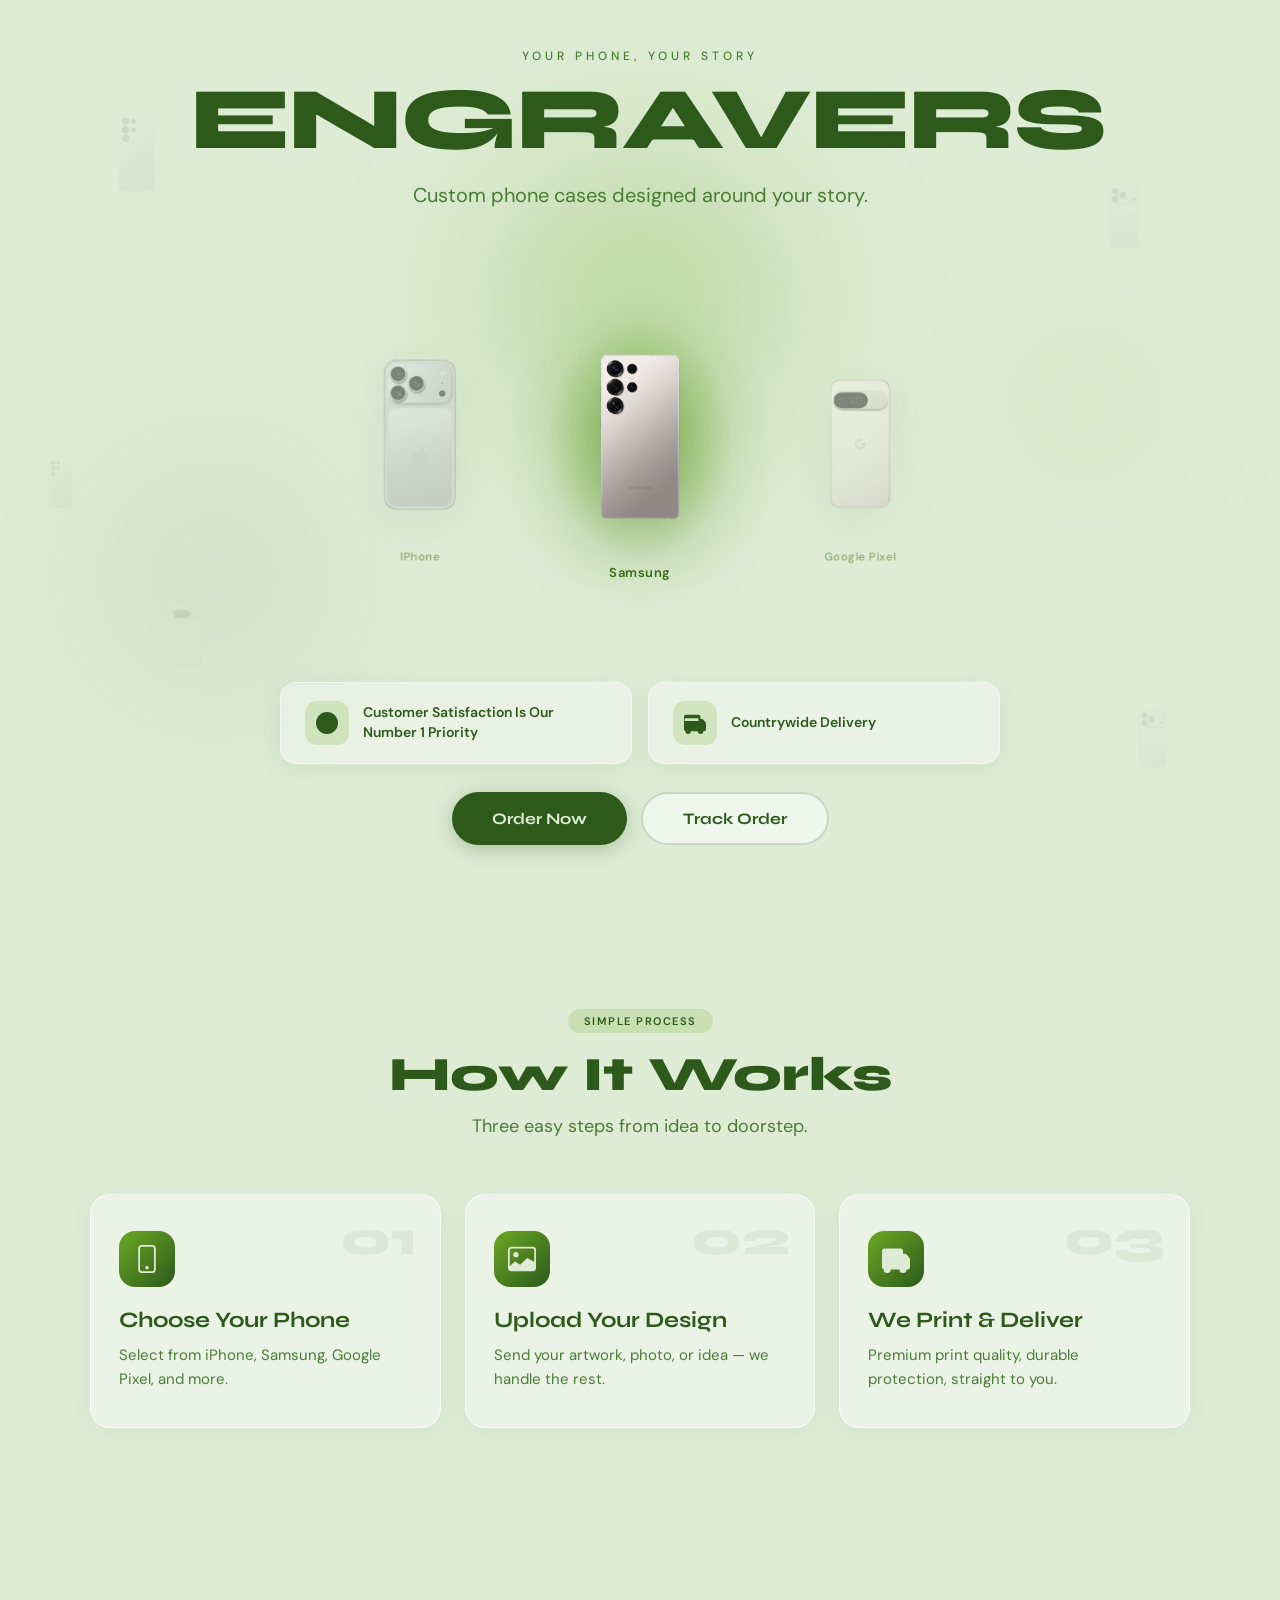
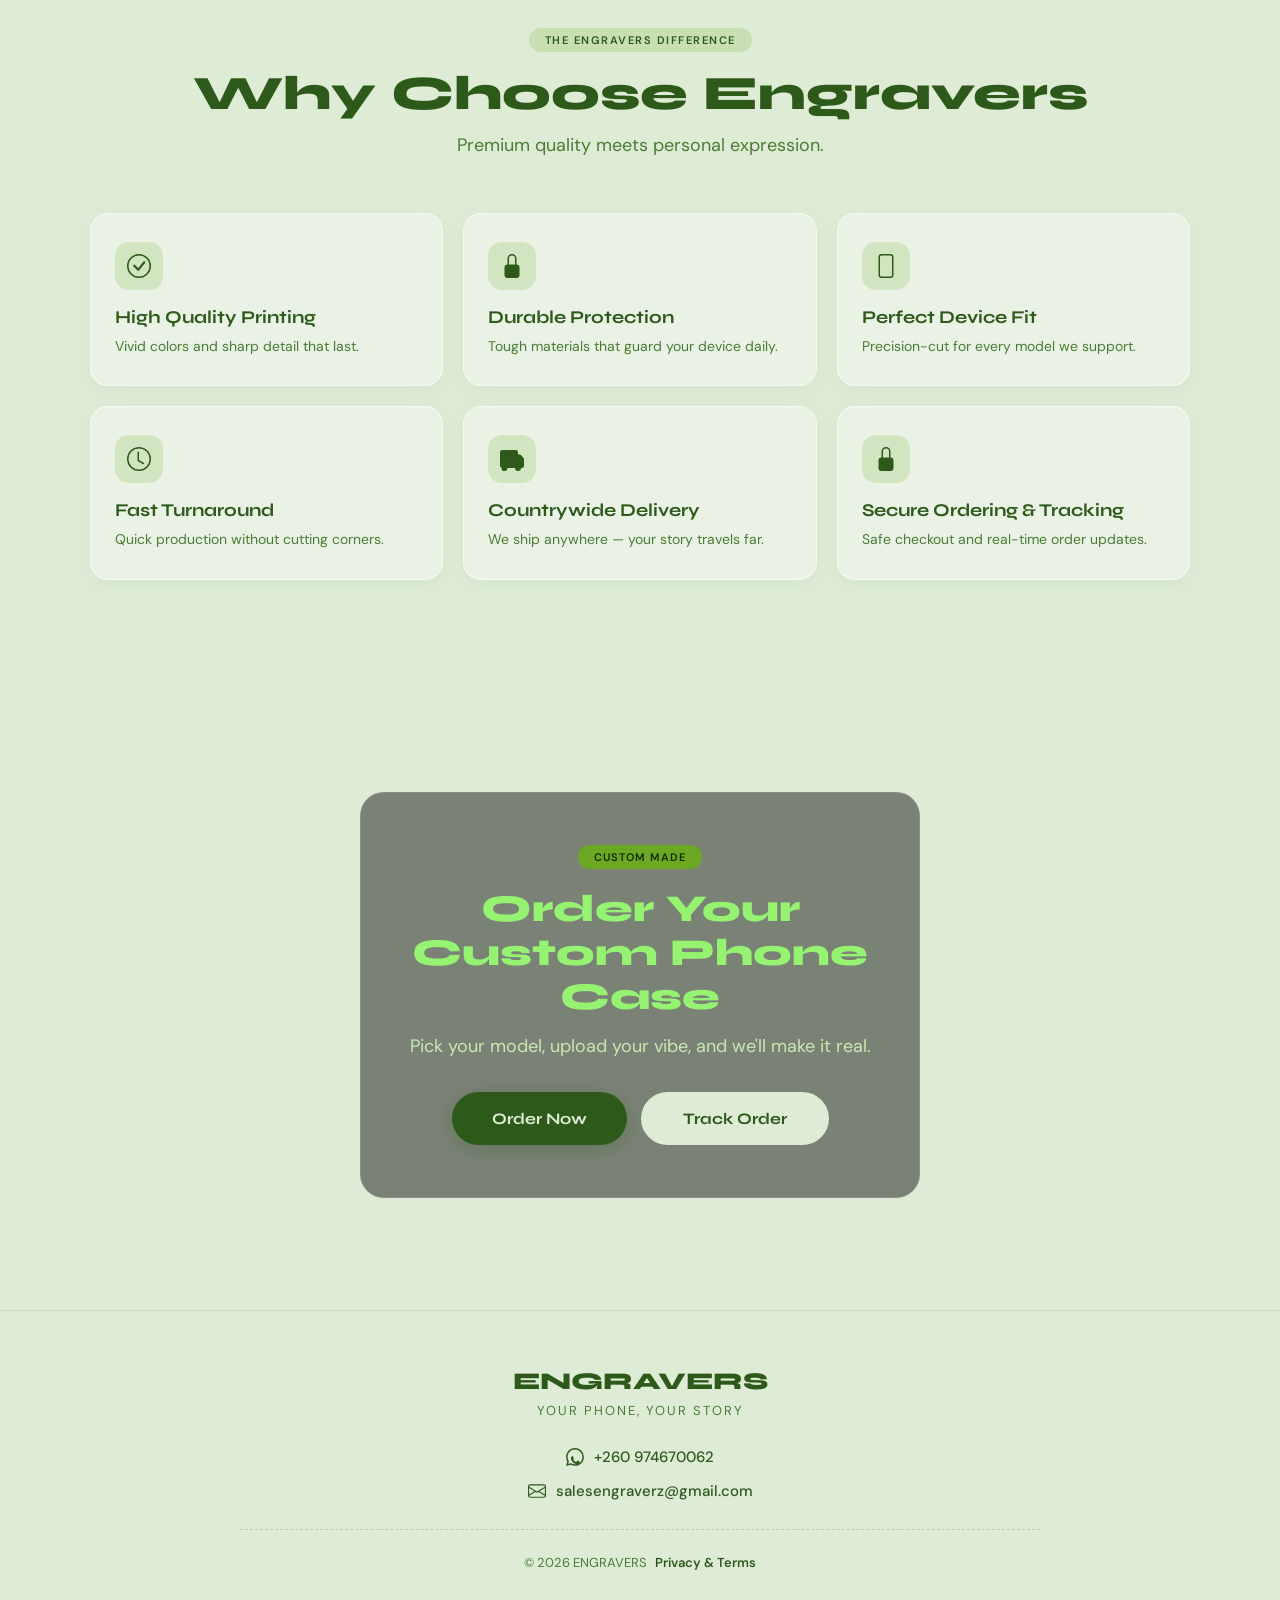
==== commit 84ccfebd: "add 404 page, favicon, htaccess updates, rename admin" ====
--- a/index.html
+++ b/index.html
@@ -13,6 +13,7 @@
         href="https://fonts.googleapis.com/css2?family=DM+Sans:ital,opsz,wght@0,9..40,400;0,9..40,500;0,9..40,600;0,9..40,700&family=Syne:wght@400;600;700;800&display=swap"
         rel="stylesheet">
     <link rel="stylesheet" href="style.css">
+    <link rel="icon" type="image/svg+xml" href="favicon.svg">
 </head>
 
 <body>
--- a/style.css
+++ b/style.css
@@ -218,14 +218,14 @@
 
 .hero-title {
     font-family: 'Syne', sans-serif;
-    font-size: clamp(48px, 10vw, 88px);
+    font-size: clamp(28px, 8vw, 88px);
     font-weight: 800;
     color: #2d5a1b;
     margin: 0 0 16px;
     line-height: 1;
-    letter-spacing: -1px;
-}
-
+    letter-spacing: -2px;
+    white-space: nowrap;
+}
 .hero-subtitle {
     font-size: clamp(16px, 2.5vw, 20px);
     color: #4a7c35;
@@ -904,6 +904,9 @@
     .floating-case {
         display: none;
     }
+    .hero-title {
+    letter-spacing: -2px;
+}
 }
 
 @media (max-width: 400px) {
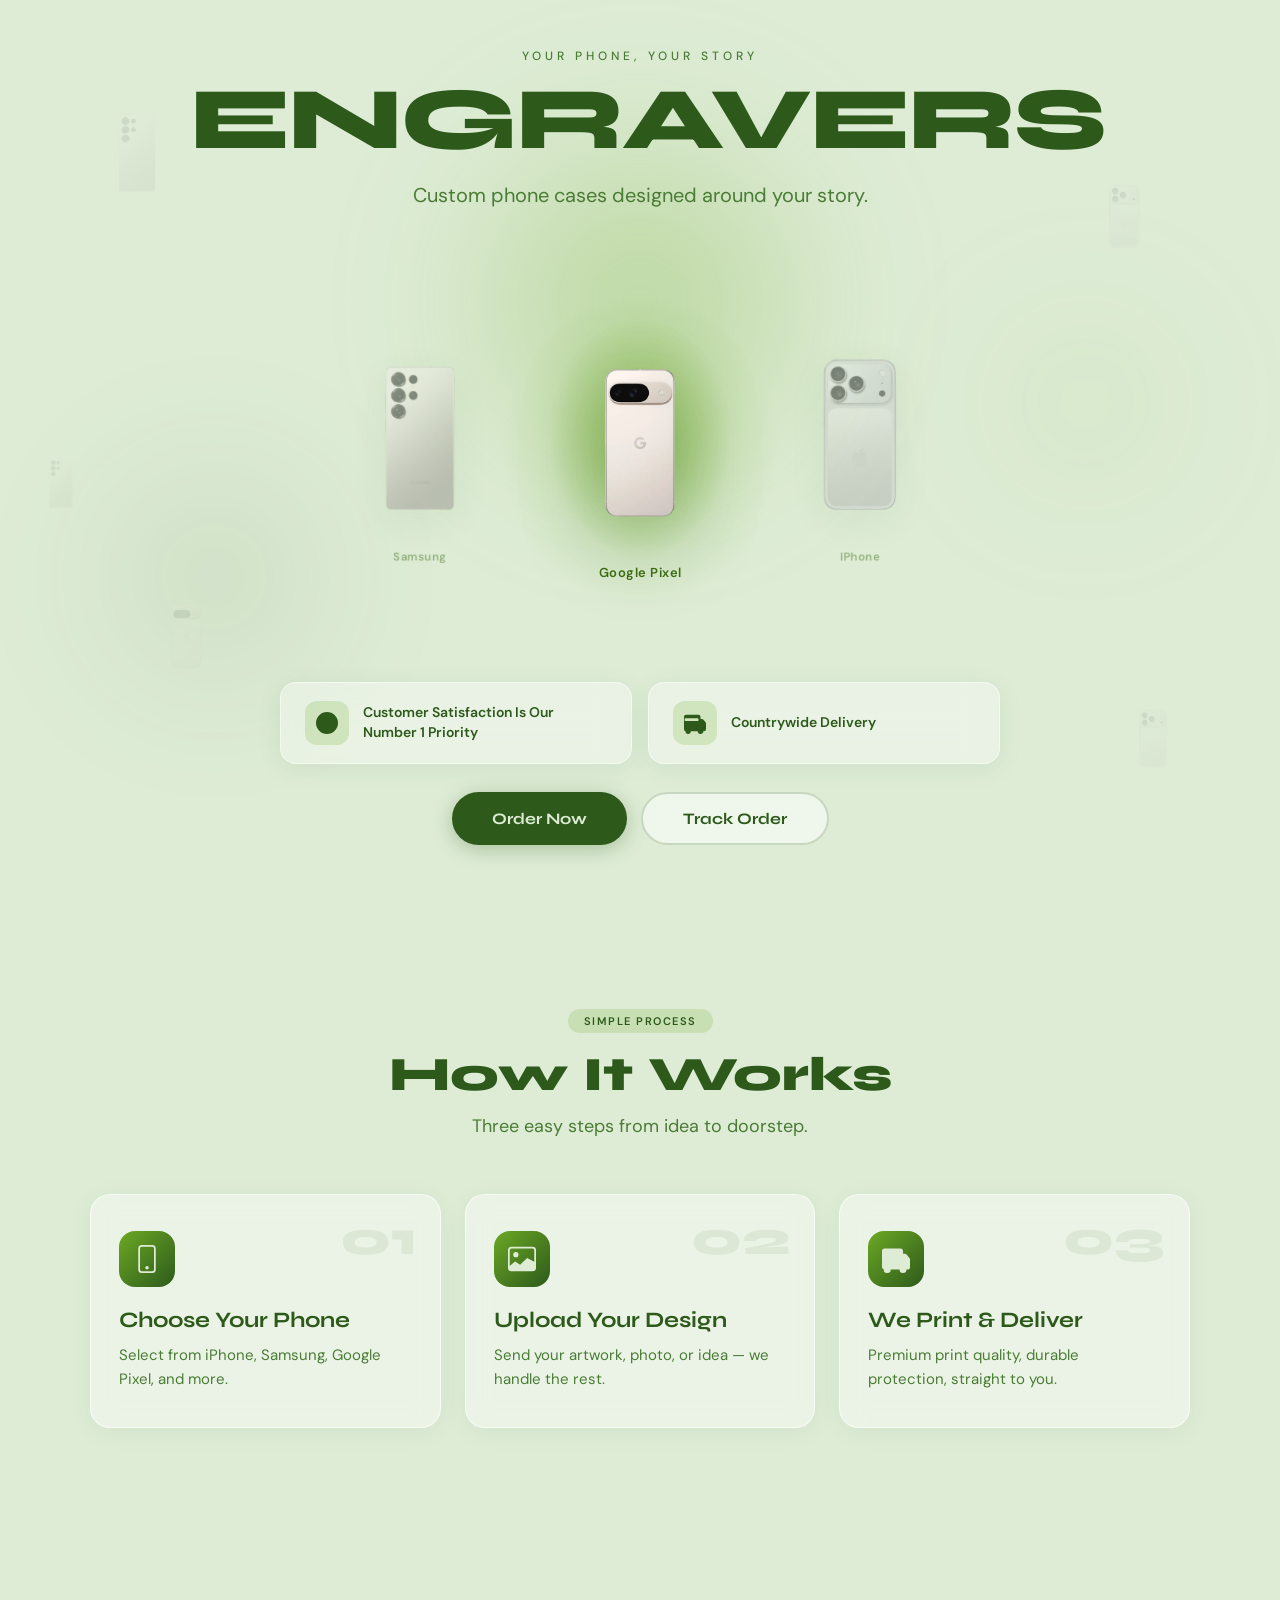
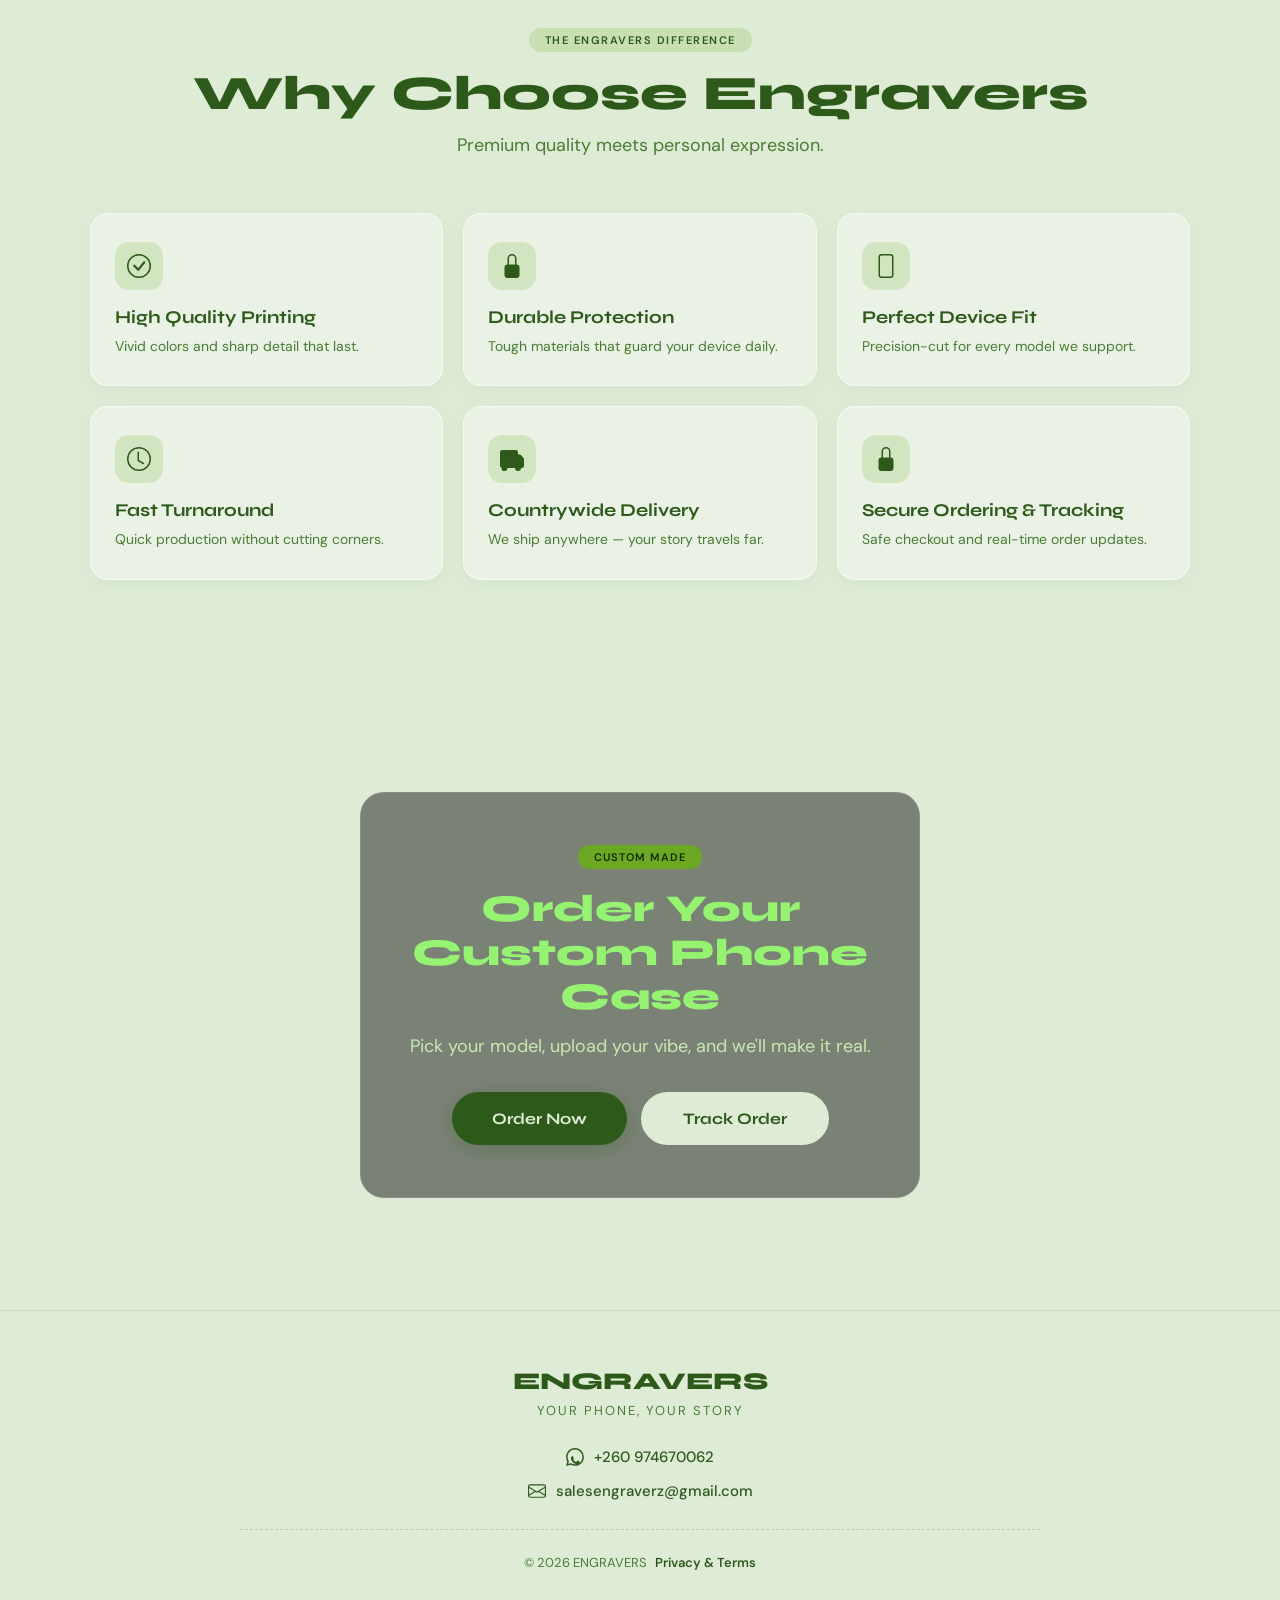
==== commit 4697b30e: "remove debug file, fix whatsapp link, add config example" ====
--- a/index.html
+++ b/index.html
@@ -245,7 +245,7 @@
                 <p>Your Phone, Your Story</p>
             </div>
             <div class="footer-contact">
-                <a href="https://wa.me" target="_blank" rel="noopener noreferrer" class="footer-link">
+                <a href="https://wa.me/260974670062" target="_blank" rel="noopener noreferrer" class="footer-link">
                     <svg xmlns="http://www.w3.org/2000/svg" width="18" height="18" fill="currentColor"
                         viewBox="0 0 16 16" aria-hidden="true">
                         <path
